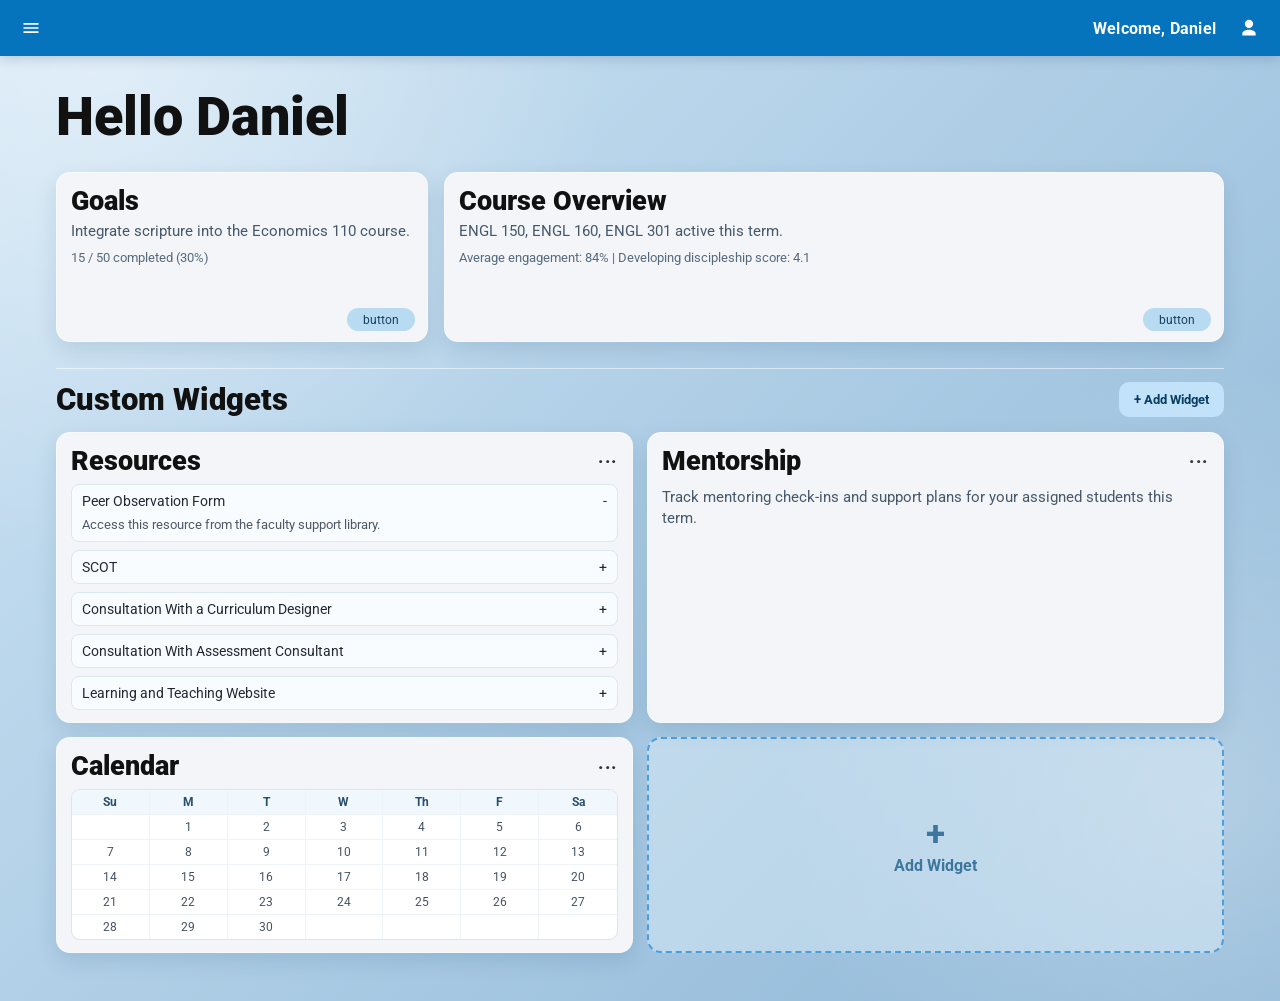
==== index.html @ e0ca9aae "first commit" ====
<!doctype html>
<html lang="en">
<head>
	<meta charset="UTF-8" />
	<meta name="viewport" content="width=device-width, initial-scale=1.0" />
	<title>Faculty Hub Prototype</title>
	<link rel="preconnect" href="https://fonts.googleapis.com" />
	<link rel="preconnect" href="https://fonts.gstatic.com" crossorigin />
	<link
		href="https://fonts.googleapis.com/css2?family=Roboto:wght@300;400;500;700;900&display=swap"
		rel="stylesheet"
	/>
	<style>
		:root {
			--header-blue: #0674bd;
			--bg-start: #cfe5f5;
			--bg-end: #8db6d6;
			--card-bg: #f3f5f8;
			--card-border: rgba(255, 255, 255, 0.4);
			--ink-900: #111111;
			--ink-700: #2f3135;
			--ink-500: #5f6670;
			--accent: #0b7bd0;
			--accent-soft: #c2e2f9;
			--danger: #ca3c3c;
			--shadow-soft: 0 8px 22px rgba(8, 60, 101, 0.12);
			--radius-lg: 14px;
			--radius-md: 10px;
			--radius-sm: 8px;
			--container: 1220px;
		}

		* {
			box-sizing: border-box;
			margin: 0;
			padding: 0;
			font-family: "Roboto", sans-serif;
		}

		body {
			min-height: 100vh;
			background: radial-gradient(circle at 8% 5%, rgba(255, 255, 255, 0.42), transparent 34%),
				radial-gradient(circle at 95% 80%, rgba(255, 255, 255, 0.28), transparent 30%),
				linear-gradient(135deg, var(--bg-start), var(--bg-end));
			color: var(--ink-900);
		}

		.topbar {
			background: var(--header-blue);
			color: #ffffff;
			height: 56px;
			display: flex;
			align-items: center;
			justify-content: space-between;
			padding: 0 16px;
			box-shadow: 0 2px 12px rgba(4, 40, 69, 0.2);
		}

		.topbar-left,
		.topbar-right {
			display: flex;
			align-items: center;
			gap: 18px;
		}

		.icon-button {
			border: 0;
			background: transparent;
			color: inherit;
			cursor: pointer;
			display: inline-flex;
			align-items: center;
			justify-content: center;
			width: 30px;
			height: 30px;
			border-radius: 50%;
			transition: background-color 0.18s ease;
		}

		.icon-button:hover {
			background-color: rgba(255, 255, 255, 0.18);
		}

		.welcome {
			font-size: 1rem;
			font-weight: 700;
			letter-spacing: 0.2px;
		}

		.shell {
			max-width: var(--container);
			margin: 0 auto;
			padding: 34px 26px 48px;
			animation: fade-slide 0.55s ease-out;
		}

		.greeting {
			font-size: clamp(2rem, 4.2vw, 3.35rem);
			line-height: 1;
			font-weight: 900;
			margin-bottom: 28px;
		}

		.fixed-row {
			display: grid;
			grid-template-columns: minmax(250px, 1fr) minmax(380px, 2.1fr);
			gap: 16px;
			margin-bottom: 26px;
		}

		.section-divider {
			border: 0;
			border-top: 1px solid rgba(255, 255, 255, 0.55);
			margin-bottom: 12px;
		}

		.custom-header {
			display: flex;
			align-items: center;
			justify-content: space-between;
			margin-bottom: 14px;
			gap: 12px;
		}

		.custom-header h2 {
			font-size: 1.95rem;
			font-weight: 900;
			color: var(--ink-900);
		}

		.add-btn {
			border: 0;
			border-radius: 10px;
			background: var(--accent-soft);
			color: #0a3f64;
			font-weight: 700;
			padding: 10px 15px;
			cursor: pointer;
			transition: transform 0.2s ease, filter 0.2s ease;
		}

		.add-btn:hover {
			transform: translateY(-1px);
			filter: brightness(0.98);
		}

		.custom-grid {
			display: grid;
			grid-template-columns: repeat(2, minmax(270px, 1fr));
			gap: 14px;
			align-items: stretch;
		}

		.card {
			position: relative;
			border-radius: var(--radius-lg);
			background: var(--card-bg);
			border: 1px solid var(--card-border);
			box-shadow: var(--shadow-soft);
			min-height: 150px;
			padding: 14px 14px 12px;
			overflow: visible;
			animation: reveal 0.26s ease;
		}

		.card.fixed {
			min-height: 170px;
		}

		.card-title {
			font-weight: 900;
			font-size: 1.6rem;
			margin-bottom: 12px;
		}

		.widget-title {
			font-weight: 900;
			font-size: 1.7rem;
			line-height: 1.05;
		}

		.menu-btn {
			position: absolute;
			top: 10px;
			right: 10px;
			border: 0;
			background: transparent;
			color: var(--ink-700);
			width: 28px;
			height: 28px;
			border-radius: 50%;
			cursor: pointer;
			font-size: 1.2rem;
			line-height: 1;
			font-weight: 700;
			letter-spacing: 0.5px;
		}

		.menu-btn:hover {
			background: rgba(11, 123, 208, 0.1);
		}

		.menu-panel {
			position: absolute;
			top: 42px;
			right: 10px;
			z-index: 7;
			width: 145px;
			border-radius: 10px;
			overflow: hidden;
			background: #ffffff;
			border: 1px solid rgba(9, 71, 117, 0.2);
			box-shadow: 0 8px 20px rgba(10, 46, 75, 0.2);
			display: none;
		}

		.menu-panel.show {
			display: block;
		}

		.menu-panel button {
			width: 100%;
			text-align: left;
			border: 0;
			background: #ffffff;
			padding: 8px 10px;
			font-size: 0.9rem;
			cursor: pointer;
			color: var(--ink-700);
		}

		.menu-panel button:hover {
			background: #edf5fb;
		}

		.menu-panel .remove {
			color: var(--danger);
		}

		.card-footer {
			position: absolute;
			right: 12px;
			bottom: 10px;
			left: 12px;
			display: flex;
			justify-content: flex-end;
			align-items: center;
			gap: 8px;
		}

		.mini-pill {
			border: 0;
			background: #b8dbf2;
			color: #104162;
			border-radius: 999px;
			font-size: 0.78rem;
			padding: 4px 16px;
			min-width: 62px;
			text-align: center;
			cursor: pointer;
		}

		.placeholder {
			border: 2px dashed rgba(11, 123, 208, 0.62);
			background: rgba(232, 244, 253, 0.4);
			box-shadow: none;
			display: flex;
			align-items: center;
			justify-content: center;
			min-height: 150px;
			cursor: pointer;
			transition: background 0.2s ease;
		}

		.placeholder:hover {
			background: rgba(220, 238, 250, 0.8);
		}

		.placeholder-inner {
			text-align: center;
			color: rgba(7, 77, 124, 0.7);
			font-weight: 700;
		}

		.placeholder-inner .plus {
			font-size: 2.2rem;
			line-height: 1;
			margin-bottom: 4px;
		}

		.resources-list {
			display: grid;
			gap: 8px;
			margin-top: 9px;
		}

		.resource-item {
			border: 1px solid #dce7ef;
			border-radius: var(--radius-sm);
			background: #f9fcfe;
			overflow: hidden;
		}

		.resource-toggle {
			width: 100%;
			border: 0;
			background: transparent;
			text-align: left;
			display: flex;
			align-items: center;
			justify-content: space-between;
			padding: 8px 10px;
			font-size: 0.89rem;
			color: #222933;
			cursor: pointer;
		}

		.resource-content {
			max-height: 0;
			overflow: hidden;
			transition: max-height 0.2s ease;
			font-size: 0.84rem;
			color: #4e5967;
			padding: 0 10px;
		}

		.resource-item.open .resource-content {
			max-height: 70px;
			padding: 0 10px 9px;
		}

		.calendar-grid {
			margin-top: 8px;
			border-radius: 9px;
			border: 1px solid #dae5ed;
			overflow: hidden;
			background: #ffffff;
		}

		.calendar-header,
		.calendar-row {
			display: grid;
			grid-template-columns: repeat(7, minmax(0, 1fr));
		}

		.calendar-header div,
		.calendar-row div {
			border-right: 1px solid #eef3f7;
			border-bottom: 1px solid #eef3f7;
			text-align: center;
			padding: 5px 0;
			font-size: 0.74rem;
			color: #445262;
			min-height: 23px;
		}

		.calendar-header div {
			background: #f0f7fd;
			font-weight: 700;
			color: #29506d;
		}

		.calendar-row div:last-child,
		.calendar-header div:last-child {
			border-right: 0;
		}

		.calendar-row:last-child div {
			border-bottom: 0;
		}

		.modal-wrap {
			position: fixed;
			inset: 0;
			display: none;
			place-items: center;
			background: rgba(6, 22, 36, 0.42);
			backdrop-filter: blur(2px);
			z-index: 50;
			padding: 16px;
		}

		.modal-wrap.show {
			display: grid;
		}

		.modal {
			width: min(940px, 100%);
			min-height: 470px;
			border-radius: 14px;
			background: #f6fafd;
			border: 1px solid rgba(17, 90, 141, 0.2);
			box-shadow: 0 18px 44px rgba(2, 30, 52, 0.28);
			display: grid;
			grid-template-columns: 200px 1fr;
			overflow: hidden;
			animation: pop-in 0.2s ease;
		}

		.modal-sidebar {
			padding: 14px;
			border-right: 1px solid #dde9f1;
			background: #edf5fb;
		}

		.modal-sidebar h3 {
			font-size: 0.84rem;
			text-transform: uppercase;
			letter-spacing: 0.06em;
			color: #336081;
			margin-bottom: 8px;
		}

		.category-list {
			display: grid;
			gap: 7px;
		}

		.category-btn {
			border: 1px solid #d2e2ee;
			background: #ffffff;
			border-radius: 9px;
			padding: 8px 10px;
			text-align: left;
			color: #274b66;
			cursor: pointer;
			font-weight: 500;
		}

		.category-btn.active {
			border-color: #7cb8df;
			background: #d8edf9;
			font-weight: 700;
		}

		.modal-main {
			padding: 14px;
			display: grid;
			grid-template-rows: auto 1fr auto;
			gap: 12px;
		}

		.modal-top {
			display: flex;
			gap: 10px;
			align-items: center;
			justify-content: space-between;
		}

		.modal-title {
			font-size: 1.2rem;
			font-weight: 800;
		}

		.search {
			flex: 1;
			max-width: 350px;
			border: 1px solid #c9dceb;
			border-radius: 10px;
			padding: 9px 11px;
			font-size: 0.93rem;
		}

		.search:focus {
			outline: 2px solid #abd3ef;
			border-color: #8dbfe1;
		}

		.widget-option-grid {
			display: grid;
			grid-template-columns: repeat(2, minmax(220px, 1fr));
			gap: 10px;
			align-content: start;
			overflow: auto;
			padding-right: 4px;
		}

		.widget-option {
			border: 1px solid #d7e5f0;
			border-radius: 10px;
			background: #ffffff;
			padding: 12px;
			cursor: pointer;
			transition: border-color 0.18s ease, transform 0.18s ease;
		}

		.widget-option:hover {
			border-color: #8dc2e4;
			transform: translateY(-1px);
		}

		.widget-option h4 {
			font-size: 1.02rem;
			margin-bottom: 6px;
			color: #102a3e;
		}

		.widget-option p {
			font-size: 0.88rem;
			color: #4a6073;
			line-height: 1.38;
		}

		.modal-actions {
			display: flex;
			justify-content: flex-end;
			gap: 10px;
		}

		.btn {
			border: 0;
			border-radius: 10px;
			padding: 9px 14px;
			cursor: pointer;
			font-weight: 700;
		}

		.btn.cancel {
			background: #e6eef5;
			color: #203f57;
		}

		.btn.primary {
			background: var(--accent);
			color: #ffffff;
		}

		.widget-option.selected {
			border-color: #4197d0;
			background: #eaf5fc;
		}

		@media (max-width: 900px) {
			.shell {
				padding: 24px 16px 42px;
			}

			.fixed-row,
			.custom-grid,
			.widget-option-grid {
				grid-template-columns: 1fr;
			}

			.custom-header h2 {
				font-size: 1.6rem;
			}

			.modal {
				grid-template-columns: 1fr;
				min-height: 540px;
			}

			.modal-sidebar {
				border-right: 0;
				border-bottom: 1px solid #dde9f1;
			}

			.category-list {
				grid-template-columns: repeat(2, minmax(100px, 1fr));
			}
		}

		@keyframes pop-in {
			from {
				opacity: 0;
				transform: translateY(8px) scale(0.98);
			}
			to {
				opacity: 1;
				transform: translateY(0) scale(1);
			}
		}

		@keyframes reveal {
			from {
				opacity: 0;
				transform: translateY(8px);
			}
			to {
				opacity: 1;
				transform: translateY(0);
			}
		}

		@keyframes fade-slide {
			from {
				opacity: 0;
				transform: translateY(6px);
			}
			to {
				opacity: 1;
				transform: translateY(0);
			}
		}
	</style>
</head>
<body>
	<header class="topbar">
		<div class="topbar-left">
			<button class="icon-button" aria-label="Open menu">
				<svg viewBox="0 0 24 24" width="20" height="20" fill="currentColor" aria-hidden="true">
					<path d="M3 6h18v2H3zm0 5h18v2H3zm0 5h18v2H3z"></path>
				</svg>
			</button>
		</div>
		<div class="topbar-right">
			<span class="welcome" id="welcomeText">Welcome, Daniel</span>
			<button class="icon-button" aria-label="Profile">
				<svg viewBox="0 0 24 24" width="20" height="20" fill="currentColor" aria-hidden="true">
					<path d="M12 12a5 5 0 1 0-5-5 5 5 0 0 0 5 5zm0 2c-4.42 0-8 2-8 4.5V21h16v-2.5C20 16 16.42 14 12 14z"></path>
				</svg>
			</button>
		</div>
	</header>

	<main class="shell">
		<h1 class="greeting" id="helloText">Hello Daniel</h1>

		<section class="fixed-row" id="fixedRow"></section>

		<hr class="section-divider" />

		<section>
			<div class="custom-header">
				<h2>Custom Widgets</h2>
				<button class="add-btn" id="openAddModalBtn">+ Add Widget</button>
			</div>
			<div class="custom-grid" id="customGrid"></div>
		</section>
	</main>

	<div class="modal-wrap" id="widgetModal" aria-hidden="true">
		<div class="modal" role="dialog" aria-modal="true" aria-label="Add widget">
			<aside class="modal-sidebar">
				<h3>Categories</h3>
				<div class="category-list" id="categoryList"></div>
			</aside>
			<section class="modal-main">
				<div class="modal-top">
					<h3 class="modal-title">Add Widget</h3>
					<input
						class="search"
						id="widgetSearch"
						type="text"
						placeholder="Search widgets"
						aria-label="Search widgets"
					/>
				</div>
				<div class="widget-option-grid" id="widgetOptionGrid"></div>
				<div class="modal-actions">
					<button class="btn cancel" id="cancelModalBtn">Cancel</button>
					<button class="btn primary" id="addSelectedWidgetBtn" disabled>Add Selected Widget</button>
				</div>
			</section>
		</div>
	</div>

	<script>
		const widgetCatalog = {
			goals: {
				id: "goals",
				type: "goals",
				title: "Goals",
				category: "Teaching",
				description: "Track integration goals and update progress quickly.",
				locked: true
			},
			courseOverview: {
				id: "course-overview",
				type: "courseOverview",
				title: "Course Overview",
				category: "Teaching",
				description: "Course summaries and performance placeholders.",
				locked: true
			},
			resources: {
				type: "resources",
				title: "Resources",
				category: "Resources",
				description: "Expandable links for forms and consultation tools."
			},
			mentorship: {
				type: "mentorship",
				title: "Mentorship",
				category: "Teaching",
				description: "Mentoring notes and follow-up reminders."
			},
			scot: {
				type: "scot",
				title: "SCOT",
				category: "Reporting",
				description: "Informational reporting widget placeholder."
			},
			calendar: {
				type: "calendar",
				title: "Calendar",
				category: "Teaching",
				description: "Month grid and upcoming classroom schedule."
			}
		};

		const state = {
			user: {
				name: "Daniel",
				role: "faculty"
			},
			widgets: [
				{
					id: "goals",
					type: "goals",
					locked: true,
					position: 0
				},
				{
					id: "course-overview",
					type: "courseOverview",
					locked: true,
					position: 1
				},
				{
					id: "resources-1",
					type: "resources",
					locked: false,
					position: 2
				},
				{
					id: "mentorship-1",
					type: "mentorship",
					locked: false,
					position: 3
				},
				{
					id: "calendar-1",
					type: "calendar",
					locked: false,
					position: 4
				}
			]
		};

		const modalState = {
			open: false,
			category: "All",
			search: "",
			selectedType: null
		};

		const fixedRow = document.getElementById("fixedRow");
		const customGrid = document.getElementById("customGrid");
		const welcomeText = document.getElementById("welcomeText");
		const helloText = document.getElementById("helloText");

		const widgetModal = document.getElementById("widgetModal");
		const widgetSearch = document.getElementById("widgetSearch");
		const categoryList = document.getElementById("categoryList");
		const widgetOptionGrid = document.getElementById("widgetOptionGrid");
		const addSelectedWidgetBtn = document.getElementById("addSelectedWidgetBtn");

		const openAddModalBtn = document.getElementById("openAddModalBtn");
		const cancelModalBtn = document.getElementById("cancelModalBtn");

		openAddModalBtn.addEventListener("click", openModal);
		cancelModalBtn.addEventListener("click", closeModal);
		addSelectedWidgetBtn.addEventListener("click", addSelectedWidget);
		widgetSearch.addEventListener("input", (event) => {
			modalState.search = event.target.value.trim().toLowerCase();
			renderModalOptions();
		});

		widgetModal.addEventListener("click", (event) => {
			if (event.target === widgetModal) {
				closeModal();
			}
		});

		document.addEventListener("click", (event) => {
			if (!event.target.closest(".widget-menu")) {
				document.querySelectorAll(".menu-panel.show").forEach((menu) => {
					menu.classList.remove("show");
				});
			}
		});

		function normalizePositions() {
			state.widgets.forEach((widget, index) => {
				widget.position = index;
			});
		}

		function getFixedWidgets() {
			return state.widgets.filter((widget) => widget.locked).sort((a, b) => a.position - b.position);
		}

		function getCustomWidgets() {
			return state.widgets.filter((widget) => !widget.locked).sort((a, b) => a.position - b.position);
		}

		function renderWidgetBody(type, isFixed) {
			if (type === "resources") {
				return `
					<div class="resources-list">
						${[
							"Peer Observation Form",
							"SCOT",
							"Consultation With a Curriculum Designer",
							"Consultation With Assessment Consultant",
							"Learning and Teaching Website"
						]
							.map(
								(item, index) => `
								<div class="resource-item ${index === 0 ? "open" : ""}">
									<button class="resource-toggle" type="button">
										<span>${item}</span>
										<span>${index === 0 ? "-" : "+"}</span>
									</button>
									<div class="resource-content">Access this resource from the faculty support library.</div>
								</div>`
							)
							.join("")}
					</div>
				`;
			}

			if (type === "calendar") {
				return `
					<div class="calendar-grid">
						<div class="calendar-header">
							<div>Su</div><div>M</div><div>T</div><div>W</div><div>Th</div><div>F</div><div>Sa</div>
						</div>
						<div class="calendar-row"><div></div><div>1</div><div>2</div><div>3</div><div>4</div><div>5</div><div>6</div></div>
						<div class="calendar-row"><div>7</div><div>8</div><div>9</div><div>10</div><div>11</div><div>12</div><div>13</div></div>
						<div class="calendar-row"><div>14</div><div>15</div><div>16</div><div>17</div><div>18</div><div>19</div><div>20</div></div>
						<div class="calendar-row"><div>21</div><div>22</div><div>23</div><div>24</div><div>25</div><div>26</div><div>27</div></div>
						<div class="calendar-row"><div>28</div><div>29</div><div>30</div><div></div><div></div><div></div><div></div></div>
					</div>
				`;
			}

			if (type === "scot") {
				return "<p style='font-size:0.92rem;color:#46586a;line-height:1.45;margin-top:12px;'>SCOT reporting data appears here for annual review preparation. This widget is informational only.</p>";
			}

			if (type === "mentorship") {
				return "<p style='font-size:0.92rem;color:#46586a;line-height:1.45;margin-top:12px;'>Track mentoring check-ins and support plans for your assigned students this term.</p>";
			}

			if (type === "goals") {
				return `
					<p style="font-size:0.92rem;color:#46586a;line-height:1.45;margin-top:6px;">Integrate scripture into the Economics 110 course.</p>
					<p style="font-size:0.81rem;color:#576a7d;margin-top:8px;">15 / 50 completed (30%)</p>
					${isFixed ? "" : "<div class='card-footer'><button class='mini-pill'>Update</button></div>"}
				`;
			}

			if (type === "courseOverview") {
				return `
					<p style="font-size:0.92rem;color:#46586a;line-height:1.45;margin-top:6px;">ENGL 150, ENGL 160, ENGL 301 active this term.</p>
					<p style="font-size:0.81rem;color:#576a7d;margin-top:8px;">Average engagement: 84% | Developing discipleship score: 4.1</p>
					${isFixed ? "" : "<div class='card-footer'><button class='mini-pill'>Details</button></div>"}
				`;
			}

			return "";
		}

		function renderFixedWidgets() {
			const fixedWidgets = getFixedWidgets();
			fixedRow.innerHTML = fixedWidgets
				.map((widget) => {
					const spec = widgetCatalog[widget.type];
					return `
						<article class="card fixed">
							<h2 class="widget-title">${spec.title}</h2>
							${renderWidgetBody(widget.type, true)}
							<div class="card-footer"><button class="mini-pill">button</button></div>
						</article>
					`;
				})
				.join("");
		}

		function renderCustomWidgets() {
			const customWidgets = getCustomWidgets();
			customGrid.innerHTML = customWidgets
				.map((widget) => {
					const spec = widgetCatalog[widget.type];
					return `
						<article class="card" data-widget-id="${widget.id}">
							<h3 class="widget-title">${spec.title}</h3>
							<div class="widget-menu">
								<button class="menu-btn" aria-label="Open widget menu">...</button>
								<div class="menu-panel">
									<button data-action="move-up">Move Up</button>
									<button data-action="move-down">Move Down</button>
									<button data-action="remove" class="remove">Remove Widget</button>
								</div>
							</div>
							${renderWidgetBody(widget.type, false)}
						</article>
					`;
				})
				.join("");

			const placeholderCard = document.createElement("article");
			placeholderCard.className = "card placeholder";
			placeholderCard.innerHTML = `
				<div class="placeholder-inner">
					<div class="plus">+</div>
					<div>Add Widget</div>
				</div>
			`;
			placeholderCard.addEventListener("click", openModal);
			customGrid.appendChild(placeholderCard);

			customGrid.querySelectorAll(".menu-btn").forEach((button) => {
				button.addEventListener("click", (event) => {
					const panel = event.target.nextElementSibling;
					document.querySelectorAll(".menu-panel.show").forEach((menu) => {
						if (menu !== panel) {
							menu.classList.remove("show");
						}
					});
					panel.classList.toggle("show");
				});
			});

			customGrid.querySelectorAll(".menu-panel button").forEach((button) => {
				button.addEventListener("click", (event) => {
					const card = event.target.closest(".card");
					const widgetId = card.dataset.widgetId;
					const action = event.target.dataset.action;
					performWidgetAction(widgetId, action);
				});
			});

			customGrid.querySelectorAll(".resource-toggle").forEach((toggle) => {
				toggle.addEventListener("click", (event) => {
					const item = event.currentTarget.closest(".resource-item");
					const isOpen = item.classList.toggle("open");
					event.currentTarget.lastElementChild.textContent = isOpen ? "-" : "+";
				});
			});
		}

		function performWidgetAction(widgetId, action) {
			const target = state.widgets.find((widget) => widget.id === widgetId);
			if (!target || target.locked) {
				return;
			}

			const customWidgets = getCustomWidgets();
			const index = customWidgets.findIndex((widget) => widget.id === widgetId);

			if (action === "remove") {
				state.widgets = state.widgets.filter((widget) => widget.id !== widgetId);
			}

			if (action === "move-up" && index > 0) {
				const previous = customWidgets[index - 1];
				const prevPos = target.position;
				target.position = previous.position;
				previous.position = prevPos;
			}

			if (action === "move-down" && index < customWidgets.length - 1) {
				const next = customWidgets[index + 1];
				const nextPos = target.position;
				target.position = next.position;
				next.position = nextPos;
			}

			normalizePositions();
			render();
		}

		function availableWidgetTypes() {
			return ["resources", "mentorship", "scot", "calendar"];
		}

		function categories() {
			return ["All", "Teaching", "Resources", "Reporting"];
		}

		function renderCategories() {
			categoryList.innerHTML = categories()
				.map(
					(cat) =>
						`<button class="category-btn ${modalState.category === cat ? "active" : ""}" data-category="${cat}">${cat}</button>`
				)
				.join("");

			categoryList.querySelectorAll(".category-btn").forEach((button) => {
				button.addEventListener("click", () => {
					modalState.category = button.dataset.category;
					renderCategories();
					renderModalOptions();
				});
			});
		}

		function renderModalOptions() {
			const filtered = availableWidgetTypes().filter((type) => {
				const spec = widgetCatalog[type];
				const matchesCategory = modalState.category === "All" || spec.category === modalState.category;
				const text = `${spec.title} ${spec.description}`.toLowerCase();
				const matchesSearch = !modalState.search || text.includes(modalState.search);
				return matchesCategory && matchesSearch;
			});

			widgetOptionGrid.innerHTML = filtered
				.map((type) => {
					const spec = widgetCatalog[type];
					const selectedClass = modalState.selectedType === type ? "selected" : "";
					return `
						<article class="widget-option ${selectedClass}" data-widget-type="${type}">
							<h4>${spec.title}</h4>
							<p>${spec.description}</p>
						</article>
					`;
				})
				.join("");

			widgetOptionGrid.querySelectorAll(".widget-option").forEach((card) => {
				card.addEventListener("click", () => {
					modalState.selectedType = card.dataset.widgetType;
					addSelectedWidgetBtn.disabled = false;
					renderModalOptions();
				});
			});

			if (!filtered.includes(modalState.selectedType)) {
				modalState.selectedType = null;
				addSelectedWidgetBtn.disabled = true;
			}
		}

		function openModal() {
			modalState.open = true;
			modalState.search = "";
			modalState.category = "All";
			modalState.selectedType = null;
			widgetSearch.value = "";
			addSelectedWidgetBtn.disabled = true;
			widgetModal.classList.add("show");
			widgetModal.setAttribute("aria-hidden", "false");
			renderCategories();
			renderModalOptions();
		}

		function closeModal() {
			modalState.open = false;
			widgetModal.classList.remove("show");
			widgetModal.setAttribute("aria-hidden", "true");
		}

		function createWidgetId(type) {
			const count = state.widgets.filter((widget) => widget.type === type).length;
			return `${type}-${count + 1}`;
		}

		function addSelectedWidget() {
			if (!modalState.selectedType) {
				return;
			}

			const newWidget = {
				id: createWidgetId(modalState.selectedType),
				type: modalState.selectedType,
				locked: false,
				position: state.widgets.length
			};

			state.widgets.push(newWidget);
			normalizePositions();
			closeModal();
			render();
		}

		function renderHeader() {
			welcomeText.textContent = `Welcome, ${state.user.name}`;
			helloText.textContent = `Hello ${state.user.name}`;
		}

		function render() {
			renderHeader();
			renderFixedWidgets();
			renderCustomWidgets();
		}

		render();
	</script>
</body>
</html>
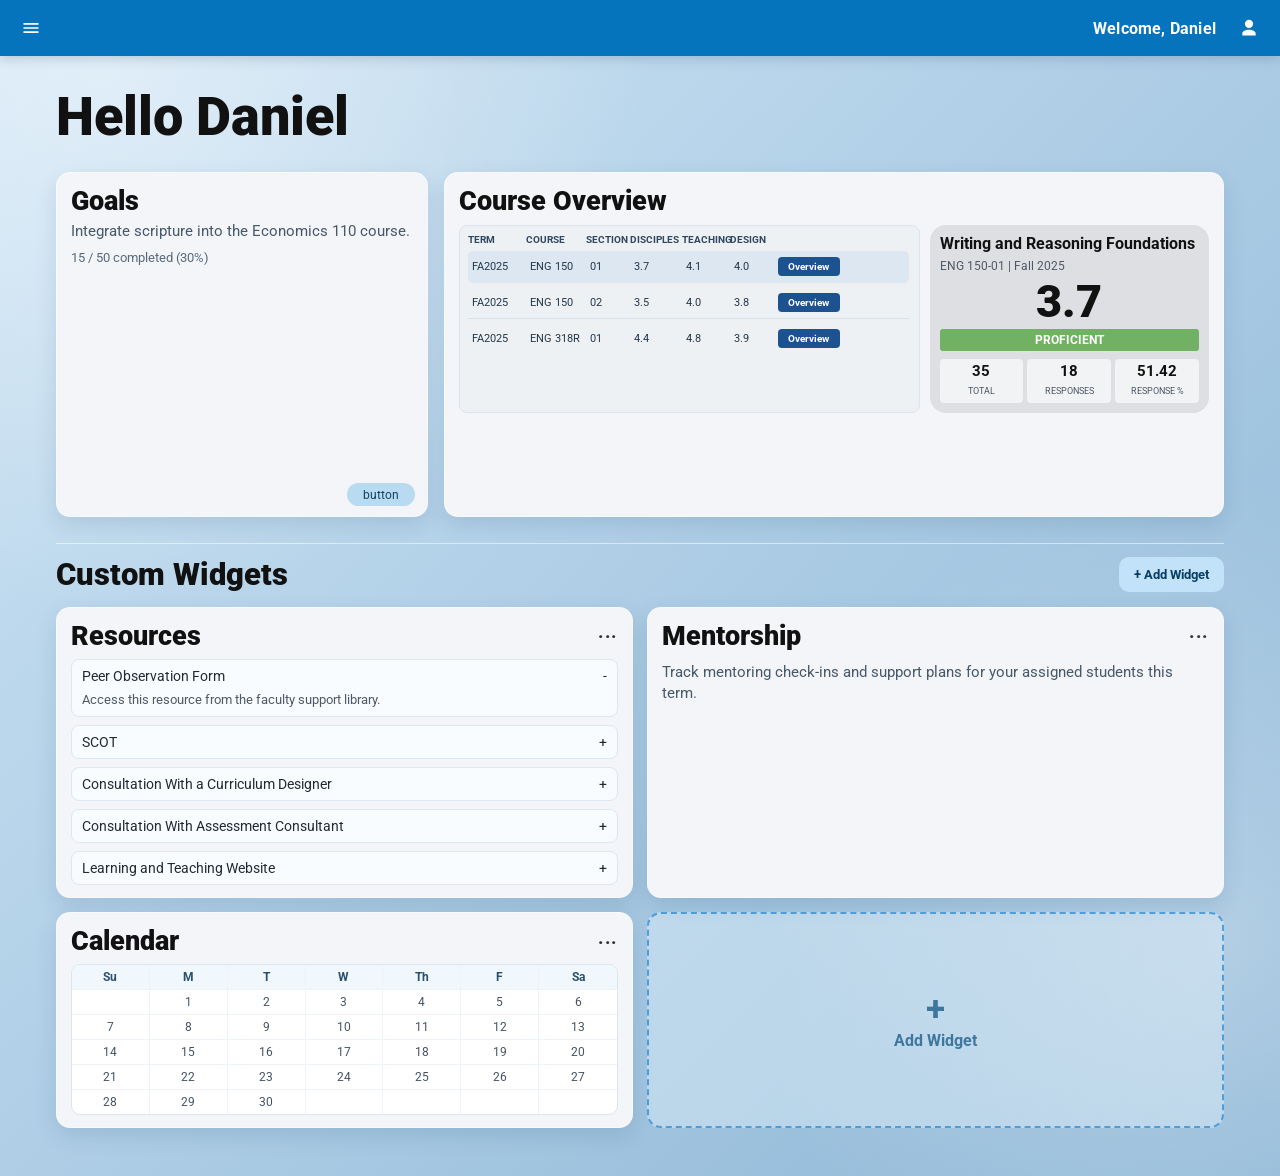
==== commit 807c7527: "added EoC pages and moved images into folder" ====
--- a/index.html
+++ b/index.html
@@ -10,589 +10,7 @@
 		href="https://fonts.googleapis.com/css2?family=Roboto:wght@300;400;500;700;900&display=swap"
 		rel="stylesheet"
 	/>
-	<style>
-		:root {
-			--header-blue: #0674bd;
-			--bg-start: #cfe5f5;
-			--bg-end: #8db6d6;
-			--card-bg: #f3f5f8;
-			--card-border: rgba(255, 255, 255, 0.4);
-			--ink-900: #111111;
-			--ink-700: #2f3135;
-			--ink-500: #5f6670;
-			--accent: #0b7bd0;
-			--accent-soft: #c2e2f9;
-			--danger: #ca3c3c;
-			--shadow-soft: 0 8px 22px rgba(8, 60, 101, 0.12);
-			--radius-lg: 14px;
-			--radius-md: 10px;
-			--radius-sm: 8px;
-			--container: 1220px;
-		}
-
-		* {
-			box-sizing: border-box;
-			margin: 0;
-			padding: 0;
-			font-family: "Roboto", sans-serif;
-		}
-
-		body {
-			min-height: 100vh;
-			background: radial-gradient(circle at 8% 5%, rgba(255, 255, 255, 0.42), transparent 34%),
-				radial-gradient(circle at 95% 80%, rgba(255, 255, 255, 0.28), transparent 30%),
-				linear-gradient(135deg, var(--bg-start), var(--bg-end));
-			color: var(--ink-900);
-		}
-
-		.topbar {
-			background: var(--header-blue);
-			color: #ffffff;
-			height: 56px;
-			display: flex;
-			align-items: center;
-			justify-content: space-between;
-			padding: 0 16px;
-			box-shadow: 0 2px 12px rgba(4, 40, 69, 0.2);
-		}
-
-		.topbar-left,
-		.topbar-right {
-			display: flex;
-			align-items: center;
-			gap: 18px;
-		}
-
-		.icon-button {
-			border: 0;
-			background: transparent;
-			color: inherit;
-			cursor: pointer;
-			display: inline-flex;
-			align-items: center;
-			justify-content: center;
-			width: 30px;
-			height: 30px;
-			border-radius: 50%;
-			transition: background-color 0.18s ease;
-		}
-
-		.icon-button:hover {
-			background-color: rgba(255, 255, 255, 0.18);
-		}
-
-		.welcome {
-			font-size: 1rem;
-			font-weight: 700;
-			letter-spacing: 0.2px;
-		}
-
-		.shell {
-			max-width: var(--container);
-			margin: 0 auto;
-			padding: 34px 26px 48px;
-			animation: fade-slide 0.55s ease-out;
-		}
-
-		.greeting {
-			font-size: clamp(2rem, 4.2vw, 3.35rem);
-			line-height: 1;
-			font-weight: 900;
-			margin-bottom: 28px;
-		}
-
-		.fixed-row {
-			display: grid;
-			grid-template-columns: minmax(250px, 1fr) minmax(380px, 2.1fr);
-			gap: 16px;
-			margin-bottom: 26px;
-		}
-
-		.section-divider {
-			border: 0;
-			border-top: 1px solid rgba(255, 255, 255, 0.55);
-			margin-bottom: 12px;
-		}
-
-		.custom-header {
-			display: flex;
-			align-items: center;
-			justify-content: space-between;
-			margin-bottom: 14px;
-			gap: 12px;
-		}
-
-		.custom-header h2 {
-			font-size: 1.95rem;
-			font-weight: 900;
-			color: var(--ink-900);
-		}
-
-		.add-btn {
-			border: 0;
-			border-radius: 10px;
-			background: var(--accent-soft);
-			color: #0a3f64;
-			font-weight: 700;
-			padding: 10px 15px;
-			cursor: pointer;
-			transition: transform 0.2s ease, filter 0.2s ease;
-		}
-
-		.add-btn:hover {
-			transform: translateY(-1px);
-			filter: brightness(0.98);
-		}
-
-		.custom-grid {
-			display: grid;
-			grid-template-columns: repeat(2, minmax(270px, 1fr));
-			gap: 14px;
-			align-items: stretch;
-		}
-
-		.card {
-			position: relative;
-			border-radius: var(--radius-lg);
-			background: var(--card-bg);
-			border: 1px solid var(--card-border);
-			box-shadow: var(--shadow-soft);
-			min-height: 150px;
-			padding: 14px 14px 12px;
-			overflow: visible;
-			animation: reveal 0.26s ease;
-		}
-
-		.card.fixed {
-			min-height: 170px;
-		}
-
-		.card-title {
-			font-weight: 900;
-			font-size: 1.6rem;
-			margin-bottom: 12px;
-		}
-
-		.widget-title {
-			font-weight: 900;
-			font-size: 1.7rem;
-			line-height: 1.05;
-		}
-
-		.menu-btn {
-			position: absolute;
-			top: 10px;
-			right: 10px;
-			border: 0;
-			background: transparent;
-			color: var(--ink-700);
-			width: 28px;
-			height: 28px;
-			border-radius: 50%;
-			cursor: pointer;
-			font-size: 1.2rem;
-			line-height: 1;
-			font-weight: 700;
-			letter-spacing: 0.5px;
-		}
-
-		.menu-btn:hover {
-			background: rgba(11, 123, 208, 0.1);
-		}
-
-		.menu-panel {
-			position: absolute;
-			top: 42px;
-			right: 10px;
-			z-index: 7;
-			width: 145px;
-			border-radius: 10px;
-			overflow: hidden;
-			background: #ffffff;
-			border: 1px solid rgba(9, 71, 117, 0.2);
-			box-shadow: 0 8px 20px rgba(10, 46, 75, 0.2);
-			display: none;
-		}
-
-		.menu-panel.show {
-			display: block;
-		}
-
-		.menu-panel button {
-			width: 100%;
-			text-align: left;
-			border: 0;
-			background: #ffffff;
-			padding: 8px 10px;
-			font-size: 0.9rem;
-			cursor: pointer;
-			color: var(--ink-700);
-		}
-
-		.menu-panel button:hover {
-			background: #edf5fb;
-		}
-
-		.menu-panel .remove {
-			color: var(--danger);
-		}
-
-		.card-footer {
-			position: absolute;
-			right: 12px;
-			bottom: 10px;
-			left: 12px;
-			display: flex;
-			justify-content: flex-end;
-			align-items: center;
-			gap: 8px;
-		}
-
-		.mini-pill {
-			border: 0;
-			background: #b8dbf2;
-			color: #104162;
-			border-radius: 999px;
-			font-size: 0.78rem;
-			padding: 4px 16px;
-			min-width: 62px;
-			text-align: center;
-			cursor: pointer;
-		}
-
-		.placeholder {
-			border: 2px dashed rgba(11, 123, 208, 0.62);
-			background: rgba(232, 244, 253, 0.4);
-			box-shadow: none;
-			display: flex;
-			align-items: center;
-			justify-content: center;
-			min-height: 150px;
-			cursor: pointer;
-			transition: background 0.2s ease;
-		}
-
-		.placeholder:hover {
-			background: rgba(220, 238, 250, 0.8);
-		}
-
-		.placeholder-inner {
-			text-align: center;
-			color: rgba(7, 77, 124, 0.7);
-			font-weight: 700;
-		}
-
-		.placeholder-inner .plus {
-			font-size: 2.2rem;
-			line-height: 1;
-			margin-bottom: 4px;
-		}
-
-		.resources-list {
-			display: grid;
-			gap: 8px;
-			margin-top: 9px;
-		}
-
-		.resource-item {
-			border: 1px solid #dce7ef;
-			border-radius: var(--radius-sm);
-			background: #f9fcfe;
-			overflow: hidden;
-		}
-
-		.resource-toggle {
-			width: 100%;
-			border: 0;
-			background: transparent;
-			text-align: left;
-			display: flex;
-			align-items: center;
-			justify-content: space-between;
-			padding: 8px 10px;
-			font-size: 0.89rem;
-			color: #222933;
-			cursor: pointer;
-		}
-
-		.resource-content {
-			max-height: 0;
-			overflow: hidden;
-			transition: max-height 0.2s ease;
-			font-size: 0.84rem;
-			color: #4e5967;
-			padding: 0 10px;
-		}
-
-		.resource-item.open .resource-content {
-			max-height: 70px;
-			padding: 0 10px 9px;
-		}
-
-		.calendar-grid {
-			margin-top: 8px;
-			border-radius: 9px;
-			border: 1px solid #dae5ed;
-			overflow: hidden;
-			background: #ffffff;
-		}
-
-		.calendar-header,
-		.calendar-row {
-			display: grid;
-			grid-template-columns: repeat(7, minmax(0, 1fr));
-		}
-
-		.calendar-header div,
-		.calendar-row div {
-			border-right: 1px solid #eef3f7;
-			border-bottom: 1px solid #eef3f7;
-			text-align: center;
-			padding: 5px 0;
-			font-size: 0.74rem;
-			color: #445262;
-			min-height: 23px;
-		}
-
-		.calendar-header div {
-			background: #f0f7fd;
-			font-weight: 700;
-			color: #29506d;
-		}
-
-		.calendar-row div:last-child,
-		.calendar-header div:last-child {
-			border-right: 0;
-		}
-
-		.calendar-row:last-child div {
-			border-bottom: 0;
-		}
-
-		.modal-wrap {
-			position: fixed;
-			inset: 0;
-			display: none;
-			place-items: center;
-			background: rgba(6, 22, 36, 0.42);
-			backdrop-filter: blur(2px);
-			z-index: 50;
-			padding: 16px;
-		}
-
-		.modal-wrap.show {
-			display: grid;
-		}
-
-		.modal {
-			width: min(940px, 100%);
-			min-height: 470px;
-			border-radius: 14px;
-			background: #f6fafd;
-			border: 1px solid rgba(17, 90, 141, 0.2);
-			box-shadow: 0 18px 44px rgba(2, 30, 52, 0.28);
-			display: grid;
-			grid-template-columns: 200px 1fr;
-			overflow: hidden;
-			animation: pop-in 0.2s ease;
-		}
-
-		.modal-sidebar {
-			padding: 14px;
-			border-right: 1px solid #dde9f1;
-			background: #edf5fb;
-		}
-
-		.modal-sidebar h3 {
-			font-size: 0.84rem;
-			text-transform: uppercase;
-			letter-spacing: 0.06em;
-			color: #336081;
-			margin-bottom: 8px;
-		}
-
-		.category-list {
-			display: grid;
-			gap: 7px;
-		}
-
-		.category-btn {
-			border: 1px solid #d2e2ee;
-			background: #ffffff;
-			border-radius: 9px;
-			padding: 8px 10px;
-			text-align: left;
-			color: #274b66;
-			cursor: pointer;
-			font-weight: 500;
-		}
-
-		.category-btn.active {
-			border-color: #7cb8df;
-			background: #d8edf9;
-			font-weight: 700;
-		}
-
-		.modal-main {
-			padding: 14px;
-			display: grid;
-			grid-template-rows: auto 1fr auto;
-			gap: 12px;
-		}
-
-		.modal-top {
-			display: flex;
-			gap: 10px;
-			align-items: center;
-			justify-content: space-between;
-		}
-
-		.modal-title {
-			font-size: 1.2rem;
-			font-weight: 800;
-		}
-
-		.search {
-			flex: 1;
-			max-width: 350px;
-			border: 1px solid #c9dceb;
-			border-radius: 10px;
-			padding: 9px 11px;
-			font-size: 0.93rem;
-		}
-
-		.search:focus {
-			outline: 2px solid #abd3ef;
-			border-color: #8dbfe1;
-		}
-
-		.widget-option-grid {
-			display: grid;
-			grid-template-columns: repeat(2, minmax(220px, 1fr));
-			gap: 10px;
-			align-content: start;
-			overflow: auto;
-			padding-right: 4px;
-		}
-
-		.widget-option {
-			border: 1px solid #d7e5f0;
-			border-radius: 10px;
-			background: #ffffff;
-			padding: 12px;
-			cursor: pointer;
-			transition: border-color 0.18s ease, transform 0.18s ease;
-		}
-
-		.widget-option:hover {
-			border-color: #8dc2e4;
-			transform: translateY(-1px);
-		}
-
-		.widget-option h4 {
-			font-size: 1.02rem;
-			margin-bottom: 6px;
-			color: #102a3e;
-		}
-
-		.widget-option p {
-			font-size: 0.88rem;
-			color: #4a6073;
-			line-height: 1.38;
-		}
-
-		.modal-actions {
-			display: flex;
-			justify-content: flex-end;
-			gap: 10px;
-		}
-
-		.btn {
-			border: 0;
-			border-radius: 10px;
-			padding: 9px 14px;
-			cursor: pointer;
-			font-weight: 700;
-		}
-
-		.btn.cancel {
-			background: #e6eef5;
-			color: #203f57;
-		}
-
-		.btn.primary {
-			background: var(--accent);
-			color: #ffffff;
-		}
-
-		.widget-option.selected {
-			border-color: #4197d0;
-			background: #eaf5fc;
-		}
-
-		@media (max-width: 900px) {
-			.shell {
-				padding: 24px 16px 42px;
-			}
-
-			.fixed-row,
-			.custom-grid,
-			.widget-option-grid {
-				grid-template-columns: 1fr;
-			}
-
-			.custom-header h2 {
-				font-size: 1.6rem;
-			}
-
-			.modal {
-				grid-template-columns: 1fr;
-				min-height: 540px;
-			}
-
-			.modal-sidebar {
-				border-right: 0;
-				border-bottom: 1px solid #dde9f1;
-			}
-
-			.category-list {
-				grid-template-columns: repeat(2, minmax(100px, 1fr));
-			}
-		}
-
-		@keyframes pop-in {
-			from {
-				opacity: 0;
-				transform: translateY(8px) scale(0.98);
-			}
-			to {
-				opacity: 1;
-				transform: translateY(0) scale(1);
-			}
-		}
-
-		@keyframes reveal {
-			from {
-				opacity: 0;
-				transform: translateY(8px);
-			}
-			to {
-				opacity: 1;
-				transform: translateY(0);
-			}
-		}
-
-		@keyframes fade-slide {
-			from {
-				opacity: 0;
-				transform: translateY(6px);
-			}
-			to {
-				opacity: 1;
-				transform: translateY(0);
-			}
-		}
-	</style>
+	<link rel="stylesheet" href="style.css" />
 </head>
 <body>
 	<header class="topbar">
@@ -655,439 +73,6 @@
 		</div>
 	</div>
 
-	<script>
-		const widgetCatalog = {
-			goals: {
-				id: "goals",
-				type: "goals",
-				title: "Goals",
-				category: "Teaching",
-				description: "Track integration goals and update progress quickly.",
-				locked: true
-			},
-			courseOverview: {
-				id: "course-overview",
-				type: "courseOverview",
-				title: "Course Overview",
-				category: "Teaching",
-				description: "Course summaries and performance placeholders.",
-				locked: true
-			},
-			resources: {
-				type: "resources",
-				title: "Resources",
-				category: "Resources",
-				description: "Expandable links for forms and consultation tools."
-			},
-			mentorship: {
-				type: "mentorship",
-				title: "Mentorship",
-				category: "Teaching",
-				description: "Mentoring notes and follow-up reminders."
-			},
-			scot: {
-				type: "scot",
-				title: "SCOT",
-				category: "Reporting",
-				description: "Informational reporting widget placeholder."
-			},
-			calendar: {
-				type: "calendar",
-				title: "Calendar",
-				category: "Teaching",
-				description: "Month grid and upcoming classroom schedule."
-			}
-		};
-
-		const state = {
-			user: {
-				name: "Daniel",
-				role: "faculty"
-			},
-			widgets: [
-				{
-					id: "goals",
-					type: "goals",
-					locked: true,
-					position: 0
-				},
-				{
-					id: "course-overview",
-					type: "courseOverview",
-					locked: true,
-					position: 1
-				},
-				{
-					id: "resources-1",
-					type: "resources",
-					locked: false,
-					position: 2
-				},
-				{
-					id: "mentorship-1",
-					type: "mentorship",
-					locked: false,
-					position: 3
-				},
-				{
-					id: "calendar-1",
-					type: "calendar",
-					locked: false,
-					position: 4
-				}
-			]
-		};
-
-		const modalState = {
-			open: false,
-			category: "All",
-			search: "",
-			selectedType: null
-		};
-
-		const fixedRow = document.getElementById("fixedRow");
-		const customGrid = document.getElementById("customGrid");
-		const welcomeText = document.getElementById("welcomeText");
-		const helloText = document.getElementById("helloText");
-
-		const widgetModal = document.getElementById("widgetModal");
-		const widgetSearch = document.getElementById("widgetSearch");
-		const categoryList = document.getElementById("categoryList");
-		const widgetOptionGrid = document.getElementById("widgetOptionGrid");
-		const addSelectedWidgetBtn = document.getElementById("addSelectedWidgetBtn");
-
-		const openAddModalBtn = document.getElementById("openAddModalBtn");
-		const cancelModalBtn = document.getElementById("cancelModalBtn");
-
-		openAddModalBtn.addEventListener("click", openModal);
-		cancelModalBtn.addEventListener("click", closeModal);
-		addSelectedWidgetBtn.addEventListener("click", addSelectedWidget);
-		widgetSearch.addEventListener("input", (event) => {
-			modalState.search = event.target.value.trim().toLowerCase();
-			renderModalOptions();
-		});
-
-		widgetModal.addEventListener("click", (event) => {
-			if (event.target === widgetModal) {
-				closeModal();
-			}
-		});
-
-		document.addEventListener("click", (event) => {
-			if (!event.target.closest(".widget-menu")) {
-				document.querySelectorAll(".menu-panel.show").forEach((menu) => {
-					menu.classList.remove("show");
-				});
-			}
-		});
-
-		function normalizePositions() {
-			state.widgets.forEach((widget, index) => {
-				widget.position = index;
-			});
-		}
-
-		function getFixedWidgets() {
-			return state.widgets.filter((widget) => widget.locked).sort((a, b) => a.position - b.position);
-		}
-
-		function getCustomWidgets() {
-			return state.widgets.filter((widget) => !widget.locked).sort((a, b) => a.position - b.position);
-		}
-
-		function renderWidgetBody(type, isFixed) {
-			if (type === "resources") {
-				return `
-					<div class="resources-list">
-						${[
-							"Peer Observation Form",
-							"SCOT",
-							"Consultation With a Curriculum Designer",
-							"Consultation With Assessment Consultant",
-							"Learning and Teaching Website"
-						]
-							.map(
-								(item, index) => `
-								<div class="resource-item ${index === 0 ? "open" : ""}">
-									<button class="resource-toggle" type="button">
-										<span>${item}</span>
-										<span>${index === 0 ? "-" : "+"}</span>
-									</button>
-									<div class="resource-content">Access this resource from the faculty support library.</div>
-								</div>`
-							)
-							.join("")}
-					</div>
-				`;
-			}
-
-			if (type === "calendar") {
-				return `
-					<div class="calendar-grid">
-						<div class="calendar-header">
-							<div>Su</div><div>M</div><div>T</div><div>W</div><div>Th</div><div>F</div><div>Sa</div>
-						</div>
-						<div class="calendar-row"><div></div><div>1</div><div>2</div><div>3</div><div>4</div><div>5</div><div>6</div></div>
-						<div class="calendar-row"><div>7</div><div>8</div><div>9</div><div>10</div><div>11</div><div>12</div><div>13</div></div>
-						<div class="calendar-row"><div>14</div><div>15</div><div>16</div><div>17</div><div>18</div><div>19</div><div>20</div></div>
-						<div class="calendar-row"><div>21</div><div>22</div><div>23</div><div>24</div><div>25</div><div>26</div><div>27</div></div>
-						<div class="calendar-row"><div>28</div><div>29</div><div>30</div><div></div><div></div><div></div><div></div></div>
-					</div>
-				`;
-			}
-
-			if (type === "scot") {
-				return "<p style='font-size:0.92rem;color:#46586a;line-height:1.45;margin-top:12px;'>SCOT reporting data appears here for annual review preparation. This widget is informational only.</p>";
-			}
-
-			if (type === "mentorship") {
-				return "<p style='font-size:0.92rem;color:#46586a;line-height:1.45;margin-top:12px;'>Track mentoring check-ins and support plans for your assigned students this term.</p>";
-			}
-
-			if (type === "goals") {
-				return `
-					<p style="font-size:0.92rem;color:#46586a;line-height:1.45;margin-top:6px;">Integrate scripture into the Economics 110 course.</p>
-					<p style="font-size:0.81rem;color:#576a7d;margin-top:8px;">15 / 50 completed (30%)</p>
-					${isFixed ? "" : "<div class='card-footer'><button class='mini-pill'>Update</button></div>"}
-				`;
-			}
-
-			if (type === "courseOverview") {
-				return `
-					<p style="font-size:0.92rem;color:#46586a;line-height:1.45;margin-top:6px;">ENGL 150, ENGL 160, ENGL 301 active this term.</p>
-					<p style="font-size:0.81rem;color:#576a7d;margin-top:8px;">Average engagement: 84% | Developing discipleship score: 4.1</p>
-					${isFixed ? "" : "<div class='card-footer'><button class='mini-pill'>Details</button></div>"}
-				`;
-			}
-
-			return "";
-		}
-
-		function renderFixedWidgets() {
-			const fixedWidgets = getFixedWidgets();
-			fixedRow.innerHTML = fixedWidgets
-				.map((widget) => {
-					const spec = widgetCatalog[widget.type];
-					return `
-						<article class="card fixed">
-							<h2 class="widget-title">${spec.title}</h2>
-							${renderWidgetBody(widget.type, true)}
-							<div class="card-footer"><button class="mini-pill">button</button></div>
-						</article>
-					`;
-				})
-				.join("");
-		}
-
-		function renderCustomWidgets() {
-			const customWidgets = getCustomWidgets();
-			customGrid.innerHTML = customWidgets
-				.map((widget) => {
-					const spec = widgetCatalog[widget.type];
-					return `
-						<article class="card" data-widget-id="${widget.id}">
-							<h3 class="widget-title">${spec.title}</h3>
-							<div class="widget-menu">
-								<button class="menu-btn" aria-label="Open widget menu">...</button>
-								<div class="menu-panel">
-									<button data-action="move-up">Move Up</button>
-									<button data-action="move-down">Move Down</button>
-									<button data-action="remove" class="remove">Remove Widget</button>
-								</div>
-							</div>
-							${renderWidgetBody(widget.type, false)}
-						</article>
-					`;
-				})
-				.join("");
-
-			const placeholderCard = document.createElement("article");
-			placeholderCard.className = "card placeholder";
-			placeholderCard.innerHTML = `
-				<div class="placeholder-inner">
-					<div class="plus">+</div>
-					<div>Add Widget</div>
-				</div>
-			`;
-			placeholderCard.addEventListener("click", openModal);
-			customGrid.appendChild(placeholderCard);
-
-			customGrid.querySelectorAll(".menu-btn").forEach((button) => {
-				button.addEventListener("click", (event) => {
-					const panel = event.target.nextElementSibling;
-					document.querySelectorAll(".menu-panel.show").forEach((menu) => {
-						if (menu !== panel) {
-							menu.classList.remove("show");
-						}
-					});
-					panel.classList.toggle("show");
-				});
-			});
-
-			customGrid.querySelectorAll(".menu-panel button").forEach((button) => {
-				button.addEventListener("click", (event) => {
-					const card = event.target.closest(".card");
-					const widgetId = card.dataset.widgetId;
-					const action = event.target.dataset.action;
-					performWidgetAction(widgetId, action);
-				});
-			});
-
-			customGrid.querySelectorAll(".resource-toggle").forEach((toggle) => {
-				toggle.addEventListener("click", (event) => {
-					const item = event.currentTarget.closest(".resource-item");
-					const isOpen = item.classList.toggle("open");
-					event.currentTarget.lastElementChild.textContent = isOpen ? "-" : "+";
-				});
-			});
-		}
-
-		function performWidgetAction(widgetId, action) {
-			const target = state.widgets.find((widget) => widget.id === widgetId);
-			if (!target || target.locked) {
-				return;
-			}
-
-			const customWidgets = getCustomWidgets();
-			const index = customWidgets.findIndex((widget) => widget.id === widgetId);
-
-			if (action === "remove") {
-				state.widgets = state.widgets.filter((widget) => widget.id !== widgetId);
-			}
-
-			if (action === "move-up" && index > 0) {
-				const previous = customWidgets[index - 1];
-				const prevPos = target.position;
-				target.position = previous.position;
-				previous.position = prevPos;
-			}
-
-			if (action === "move-down" && index < customWidgets.length - 1) {
-				const next = customWidgets[index + 1];
-				const nextPos = target.position;
-				target.position = next.position;
-				next.position = nextPos;
-			}
-
-			normalizePositions();
-			render();
-		}
-
-		function availableWidgetTypes() {
-			return ["resources", "mentorship", "scot", "calendar"];
-		}
-
-		function categories() {
-			return ["All", "Teaching", "Resources", "Reporting"];
-		}
-
-		function renderCategories() {
-			categoryList.innerHTML = categories()
-				.map(
-					(cat) =>
-						`<button class="category-btn ${modalState.category === cat ? "active" : ""}" data-category="${cat}">${cat}</button>`
-				)
-				.join("");
-
-			categoryList.querySelectorAll(".category-btn").forEach((button) => {
-				button.addEventListener("click", () => {
-					modalState.category = button.dataset.category;
-					renderCategories();
-					renderModalOptions();
-				});
-			});
-		}
-
-		function renderModalOptions() {
-			const filtered = availableWidgetTypes().filter((type) => {
-				const spec = widgetCatalog[type];
-				const matchesCategory = modalState.category === "All" || spec.category === modalState.category;
-				const text = `${spec.title} ${spec.description}`.toLowerCase();
-				const matchesSearch = !modalState.search || text.includes(modalState.search);
-				return matchesCategory && matchesSearch;
-			});
-
-			widgetOptionGrid.innerHTML = filtered
-				.map((type) => {
-					const spec = widgetCatalog[type];
-					const selectedClass = modalState.selectedType === type ? "selected" : "";
-					return `
-						<article class="widget-option ${selectedClass}" data-widget-type="${type}">
-							<h4>${spec.title}</h4>
-							<p>${spec.description}</p>
-						</article>
-					`;
-				})
-				.join("");
-
-			widgetOptionGrid.querySelectorAll(".widget-option").forEach((card) => {
-				card.addEventListener("click", () => {
-					modalState.selectedType = card.dataset.widgetType;
-					addSelectedWidgetBtn.disabled = false;
-					renderModalOptions();
-				});
-			});
-
-			if (!filtered.includes(modalState.selectedType)) {
-				modalState.selectedType = null;
-				addSelectedWidgetBtn.disabled = true;
-			}
-		}
-
-		function openModal() {
-			modalState.open = true;
-			modalState.search = "";
-			modalState.category = "All";
-			modalState.selectedType = null;
-			widgetSearch.value = "";
-			addSelectedWidgetBtn.disabled = true;
-			widgetModal.classList.add("show");
-			widgetModal.setAttribute("aria-hidden", "false");
-			renderCategories();
-			renderModalOptions();
-		}
-
-		function closeModal() {
-			modalState.open = false;
-			widgetModal.classList.remove("show");
-			widgetModal.setAttribute("aria-hidden", "true");
-		}
-
-		function createWidgetId(type) {
-			const count = state.widgets.filter((widget) => widget.type === type).length;
-			return `${type}-${count + 1}`;
-		}
-
-		function addSelectedWidget() {
-			if (!modalState.selectedType) {
-				return;
-			}
-
-			const newWidget = {
-				id: createWidgetId(modalState.selectedType),
-				type: modalState.selectedType,
-				locked: false,
-				position: state.widgets.length
-			};
-
-			state.widgets.push(newWidget);
-			normalizePositions();
-			closeModal();
-			render();
-		}
-
-		function renderHeader() {
-			welcomeText.textContent = `Welcome, ${state.user.name}`;
-			helloText.textContent = `Hello ${state.user.name}`;
-		}
-
-		function render() {
-			renderHeader();
-			renderFixedWidgets();
-			renderCustomWidgets();
-		}
-
-		render();
-	</script>
+	<script src="app.js"></script>
 </body>
 </html>
--- a/style.css
+++ b/style.css
@@ -0,0 +1,757 @@
+:root {
+	--header-blue: #0674bd;
+	--bg-start: #cfe5f5;
+	--bg-end: #8db6d6;
+	--card-bg: #f3f5f8;
+	--card-border: rgba(255, 255, 255, 0.4);
+	--ink-900: #111111;
+	--ink-700: #2f3135;
+	--ink-500: #5f6670;
+	--accent: #0b7bd0;
+	--accent-soft: #c2e2f9;
+	--danger: #ca3c3c;
+	--shadow-soft: 0 8px 22px rgba(8, 60, 101, 0.12);
+	--radius-lg: 14px;
+	--radius-md: 10px;
+	--radius-sm: 8px;
+	--container: 1220px;
+}
+
+* {
+	box-sizing: border-box;
+	margin: 0;
+	padding: 0;
+	font-family: "Roboto", sans-serif;
+}
+
+body {
+	min-height: 100vh;
+	background: radial-gradient(circle at 8% 5%, rgba(255, 255, 255, 0.42), transparent 34%),
+		radial-gradient(circle at 95% 80%, rgba(255, 255, 255, 0.28), transparent 30%),
+		linear-gradient(135deg, var(--bg-start), var(--bg-end));
+	color: var(--ink-900);
+}
+
+.topbar {
+	background: var(--header-blue);
+	color: #ffffff;
+	height: 56px;
+	display: flex;
+	align-items: center;
+	justify-content: space-between;
+	padding: 0 16px;
+	box-shadow: 0 2px 12px rgba(4, 40, 69, 0.2);
+}
+
+.topbar-left,
+.topbar-right {
+	display: flex;
+	align-items: center;
+	gap: 18px;
+}
+
+.icon-button {
+	border: 0;
+	background: transparent;
+	color: inherit;
+	cursor: pointer;
+	display: inline-flex;
+	align-items: center;
+	justify-content: center;
+	width: 30px;
+	height: 30px;
+	border-radius: 50%;
+	transition: background-color 0.18s ease;
+}
+
+.icon-button:hover {
+	background-color: rgba(255, 255, 255, 0.18);
+}
+
+.welcome {
+	font-size: 1rem;
+	font-weight: 700;
+	letter-spacing: 0.2px;
+}
+
+.shell {
+	max-width: var(--container);
+	margin: 0 auto;
+	padding: 34px 26px 48px;
+	animation: fade-slide 0.55s ease-out;
+}
+
+.greeting {
+	font-size: clamp(2rem, 4.2vw, 3.35rem);
+	line-height: 1;
+	font-weight: 900;
+	margin-bottom: 28px;
+}
+
+.fixed-row {
+	display: grid;
+	grid-template-columns: minmax(250px, 1fr) minmax(380px, 2.1fr);
+	gap: 16px;
+	margin-bottom: 26px;
+}
+
+.section-divider {
+	border: 0;
+	border-top: 1px solid rgba(255, 255, 255, 0.55);
+	margin-bottom: 12px;
+}
+
+.custom-header {
+	display: flex;
+	align-items: center;
+	justify-content: space-between;
+	margin-bottom: 14px;
+	gap: 12px;
+}
+
+.custom-header h2 {
+	font-size: 1.95rem;
+	font-weight: 900;
+	color: var(--ink-900);
+}
+
+.add-btn {
+	border: 0;
+	border-radius: 10px;
+	background: var(--accent-soft);
+	color: #0a3f64;
+	font-weight: 700;
+	padding: 10px 15px;
+	cursor: pointer;
+	transition: transform 0.2s ease, filter 0.2s ease;
+}
+
+.add-btn:hover {
+	transform: translateY(-1px);
+	filter: brightness(0.98);
+}
+
+.custom-grid {
+	display: grid;
+	grid-template-columns: repeat(2, minmax(270px, 1fr));
+	gap: 14px;
+	align-items: stretch;
+}
+
+.card {
+	position: relative;
+	border-radius: var(--radius-lg);
+	background: var(--card-bg);
+	border: 1px solid var(--card-border);
+	box-shadow: var(--shadow-soft);
+	min-height: 150px;
+	padding: 14px 14px 12px;
+	overflow: visible;
+	animation: reveal 0.26s ease;
+}
+
+.card.fixed {
+	min-height: 170px;
+}
+
+.card.fixed.course-overview-fixed {
+	min-height: 345px;
+}
+
+.card-title {
+	font-weight: 900;
+	font-size: 1.6rem;
+	margin-bottom: 12px;
+}
+
+.widget-title {
+	font-weight: 900;
+	font-size: 1.7rem;
+	line-height: 1.05;
+}
+
+.widget-copy {
+	font-size: 0.92rem;
+	color: #46586a;
+	line-height: 1.45;
+	margin-top: 12px;
+}
+
+.widget-copy-tight {
+	font-size: 0.92rem;
+	color: #46586a;
+	line-height: 1.45;
+	margin-top: 6px;
+}
+
+.widget-subcopy {
+	font-size: 0.81rem;
+	color: #576a7d;
+	margin-top: 8px;
+}
+
+.mini-overview {
+	display: grid;
+	grid-template-columns: 1.65fr 1fr;
+	gap: 10px;
+	margin-top: 10px;
+}
+
+.mini-overview-table {
+	background: #eef1f4;
+	border: 1px solid #dde3ea;
+	border-radius: 8px;
+	padding: 8px;
+}
+
+.mini-overview-head,
+.mini-overview-row {
+	display: grid;
+	grid-template-columns: 52px 54px 38px 46px 42px 38px 62px;
+	column-gap: 6px;
+	align-items: center;
+}
+
+.mini-overview-head {
+	font-size: 0.6rem;
+	font-weight: 700;
+	color: #30475f;
+	margin-bottom: 6px;
+	text-transform: uppercase;
+	letter-spacing: 0.01em;
+}
+
+.mini-overview-rows {
+	display: grid;
+	gap: 4px;
+	max-height: 192px;
+	overflow: auto;
+	padding-right: 2px;
+}
+
+.mini-overview-row {
+	font-size: 0.67rem;
+	padding: 6px 4px;
+	border-bottom: 1px solid #d9e0e8;
+	color: #24384a;
+}
+
+.mini-overview-row:last-child {
+	border-bottom: 0;
+}
+
+.mini-overview-row.selected {
+	background: #dce7f2;
+	border-radius: 5px;
+	border-bottom-color: transparent;
+}
+
+.mini-overview-btn {
+	border: 0;
+	background: #1d5291;
+	color: #ffffff;
+	border-radius: 4px;
+	font-size: 0.62rem;
+	padding: 4px 6px;
+	font-weight: 700;
+	cursor: pointer;
+}
+
+.mini-overview-detail {
+	background: #dedfe2;
+	border-radius: 16px;
+	padding: 10px;
+	display: grid;
+	align-content: start;
+	gap: 6px;
+}
+
+.mini-overview-detail h4 {
+	font-size: 1rem;
+	line-height: 1.1;
+}
+
+.mini-overview-detail p {
+	font-size: 0.74rem;
+	color: #4f5866;
+}
+
+.mini-score {
+	text-align: center;
+	font-size: 2.8rem;
+	font-weight: 900;
+	line-height: 0.95;
+	margin-top: 2px;
+}
+
+.mini-band {
+	text-align: center;
+	color: #ffffff;
+	font-size: 0.72rem;
+	font-weight: 700;
+	padding: 4px;
+	border-radius: 3px;
+	text-transform: uppercase;
+}
+
+.mini-band.proficient {
+	background: #70b163;
+}
+
+.mini-band.developing {
+	background: #e1c84c;
+	color: #303030;
+}
+
+.mini-stats {
+	display: grid;
+	grid-template-columns: repeat(3, 1fr);
+	gap: 4px;
+	margin-top: 2px;
+}
+
+.mini-stats div {
+	background: #f2f3f4;
+	border-radius: 4px;
+	padding: 5px 3px;
+	text-align: center;
+}
+
+.mini-stats strong {
+	display: block;
+	font-size: 0.92rem;
+	line-height: 1;
+}
+
+.mini-stats span {
+	font-size: 0.57rem;
+	color: #4c5767;
+	text-transform: uppercase;
+}
+
+.menu-btn {
+	position: absolute;
+	top: 10px;
+	right: 10px;
+	border: 0;
+	background: transparent;
+	color: var(--ink-700);
+	width: 28px;
+	height: 28px;
+	border-radius: 50%;
+	cursor: pointer;
+	font-size: 1.2rem;
+	line-height: 1;
+	font-weight: 700;
+	letter-spacing: 0.5px;
+}
+
+.menu-btn:hover {
+	background: rgba(11, 123, 208, 0.1);
+}
+
+.menu-panel {
+	position: absolute;
+	top: 42px;
+	right: 10px;
+	z-index: 7;
+	width: 145px;
+	border-radius: 10px;
+	overflow: hidden;
+	background: #ffffff;
+	border: 1px solid rgba(9, 71, 117, 0.2);
+	box-shadow: 0 8px 20px rgba(10, 46, 75, 0.2);
+	display: none;
+}
+
+.menu-panel.show {
+	display: block;
+}
+
+.menu-panel button {
+	width: 100%;
+	text-align: left;
+	border: 0;
+	background: #ffffff;
+	padding: 8px 10px;
+	font-size: 0.9rem;
+	cursor: pointer;
+	color: var(--ink-700);
+}
+
+.menu-panel button:hover {
+	background: #edf5fb;
+}
+
+.menu-panel .remove {
+	color: var(--danger);
+}
+
+.card-footer {
+	position: absolute;
+	right: 12px;
+	bottom: 10px;
+	left: 12px;
+	display: flex;
+	justify-content: flex-end;
+	align-items: center;
+	gap: 8px;
+}
+
+.mini-pill {
+	border: 0;
+	background: #b8dbf2;
+	color: #104162;
+	border-radius: 999px;
+	font-size: 0.78rem;
+	padding: 4px 16px;
+	min-width: 62px;
+	text-align: center;
+	cursor: pointer;
+}
+
+.placeholder {
+	border: 2px dashed rgba(11, 123, 208, 0.62);
+	background: rgba(232, 244, 253, 0.4);
+	box-shadow: none;
+	display: flex;
+	align-items: center;
+	justify-content: center;
+	min-height: 150px;
+	cursor: pointer;
+	transition: background 0.2s ease;
+}
+
+.placeholder:hover {
+	background: rgba(220, 238, 250, 0.8);
+}
+
+.placeholder-inner {
+	text-align: center;
+	color: rgba(7, 77, 124, 0.7);
+	font-weight: 700;
+}
+
+.placeholder-inner .plus {
+	font-size: 2.2rem;
+	line-height: 1;
+	margin-bottom: 4px;
+}
+
+.resources-list {
+	display: grid;
+	gap: 8px;
+	margin-top: 9px;
+}
+
+.resource-item {
+	border: 1px solid #dce7ef;
+	border-radius: var(--radius-sm);
+	background: #f9fcfe;
+	overflow: hidden;
+}
+
+.resource-toggle {
+	width: 100%;
+	border: 0;
+	background: transparent;
+	text-align: left;
+	display: flex;
+	align-items: center;
+	justify-content: space-between;
+	padding: 8px 10px;
+	font-size: 0.89rem;
+	color: #222933;
+	cursor: pointer;
+}
+
+.resource-content {
+	max-height: 0;
+	overflow: hidden;
+	transition: max-height 0.2s ease;
+	font-size: 0.84rem;
+	color: #4e5967;
+	padding: 0 10px;
+}
+
+.resource-item.open .resource-content {
+	max-height: 70px;
+	padding: 0 10px 9px;
+}
+
+.calendar-grid {
+	margin-top: 8px;
+	border-radius: 9px;
+	border: 1px solid #dae5ed;
+	overflow: hidden;
+	background: #ffffff;
+}
+
+.calendar-header,
+.calendar-row {
+	display: grid;
+	grid-template-columns: repeat(7, minmax(0, 1fr));
+}
+
+.calendar-header div,
+.calendar-row div {
+	border-right: 1px solid #eef3f7;
+	border-bottom: 1px solid #eef3f7;
+	text-align: center;
+	padding: 5px 0;
+	font-size: 0.74rem;
+	color: #445262;
+	min-height: 23px;
+}
+
+.calendar-header div {
+	background: #f0f7fd;
+	font-weight: 700;
+	color: #29506d;
+}
+
+.calendar-row div:last-child,
+.calendar-header div:last-child {
+	border-right: 0;
+}
+
+.calendar-row:last-child div {
+	border-bottom: 0;
+}
+
+.modal-wrap {
+	position: fixed;
+	inset: 0;
+	display: none;
+	place-items: center;
+	background: rgba(6, 22, 36, 0.42);
+	backdrop-filter: blur(2px);
+	z-index: 50;
+	padding: 16px;
+}
+
+.modal-wrap.show {
+	display: grid;
+}
+
+.modal {
+	width: min(940px, 100%);
+	min-height: 470px;
+	border-radius: 14px;
+	background: #f6fafd;
+	border: 1px solid rgba(17, 90, 141, 0.2);
+	box-shadow: 0 18px 44px rgba(2, 30, 52, 0.28);
+	display: grid;
+	grid-template-columns: 200px 1fr;
+	overflow: hidden;
+	animation: pop-in 0.2s ease;
+}
+
+.modal-sidebar {
+	padding: 14px;
+	border-right: 1px solid #dde9f1;
+	background: #edf5fb;
+}
+
+.modal-sidebar h3 {
+	font-size: 0.84rem;
+	text-transform: uppercase;
+	letter-spacing: 0.06em;
+	color: #336081;
+	margin-bottom: 8px;
+}
+
+.category-list {
+	display: grid;
+	gap: 7px;
+}
+
+.category-btn {
+	border: 1px solid #d2e2ee;
+	background: #ffffff;
+	border-radius: 9px;
+	padding: 8px 10px;
+	text-align: left;
+	color: #274b66;
+	cursor: pointer;
+	font-weight: 500;
+}
+
+.category-btn.active {
+	border-color: #7cb8df;
+	background: #d8edf9;
+	font-weight: 700;
+}
+
+.modal-main {
+	padding: 14px;
+	display: grid;
+	grid-template-rows: auto 1fr auto;
+	gap: 12px;
+}
+
+.modal-top {
+	display: flex;
+	gap: 10px;
+	align-items: center;
+	justify-content: space-between;
+}
+
+.modal-title {
+	font-size: 1.2rem;
+	font-weight: 800;
+}
+
+.search {
+	flex: 1;
+	max-width: 350px;
+	border: 1px solid #c9dceb;
+	border-radius: 10px;
+	padding: 9px 11px;
+	font-size: 0.93rem;
+}
+
+.search:focus {
+	outline: 2px solid #abd3ef;
+	border-color: #8dbfe1;
+}
+
+.widget-option-grid {
+	display: grid;
+	grid-template-columns: repeat(2, minmax(220px, 1fr));
+	gap: 10px;
+	align-content: start;
+	overflow: auto;
+	padding-right: 4px;
+}
+
+.widget-option {
+	border: 1px solid #d7e5f0;
+	border-radius: 10px;
+	background: #ffffff;
+	padding: 12px;
+	cursor: pointer;
+	transition: border-color 0.18s ease, transform 0.18s ease;
+}
+
+.widget-option:hover {
+	border-color: #8dc2e4;
+	transform: translateY(-1px);
+}
+
+.widget-option h4 {
+	font-size: 1.02rem;
+	margin-bottom: 6px;
+	color: #102a3e;
+}
+
+.widget-option p {
+	font-size: 0.88rem;
+	color: #4a6073;
+	line-height: 1.38;
+}
+
+.modal-actions {
+	display: flex;
+	justify-content: flex-end;
+	gap: 10px;
+}
+
+.btn {
+	border: 0;
+	border-radius: 10px;
+	padding: 9px 14px;
+	cursor: pointer;
+	font-weight: 700;
+}
+
+.btn.cancel {
+	background: #e6eef5;
+	color: #203f57;
+}
+
+.btn.primary {
+	background: var(--accent);
+	color: #ffffff;
+}
+
+.widget-option.selected {
+	border-color: #4197d0;
+	background: #eaf5fc;
+}
+
+@media (max-width: 900px) {
+	.shell {
+		padding: 24px 16px 42px;
+	}
+
+	.fixed-row,
+	.custom-grid,
+	.widget-option-grid {
+		grid-template-columns: 1fr;
+	}
+
+	.mini-overview {
+		grid-template-columns: 1fr;
+	}
+
+	.card.fixed.course-overview-fixed {
+		min-height: 510px;
+	}
+
+	.mini-overview-head,
+	.mini-overview-row {
+		grid-template-columns: 62px 64px 44px 52px 48px 44px 68px;
+	}
+
+	.custom-header h2 {
+		font-size: 1.6rem;
+	}
+
+	.modal {
+		grid-template-columns: 1fr;
+		min-height: 540px;
+	}
+
+	.modal-sidebar {
+		border-right: 0;
+		border-bottom: 1px solid #dde9f1;
+	}
+
+	.category-list {
+		grid-template-columns: repeat(2, minmax(100px, 1fr));
+	}
+}
+
+@keyframes pop-in {
+	from {
+		opacity: 0;
+		transform: translateY(8px) scale(0.98);
+	}
+	to {
+		opacity: 1;
+		transform: translateY(0) scale(1);
+	}
+}
+
+@keyframes reveal {
+	from {
+		opacity: 0;
+		transform: translateY(8px);
+	}
+	to {
+		opacity: 1;
+		transform: translateY(0);
+	}
+}
+
+@keyframes fade-slide {
+	from {
+		opacity: 0;
+		transform: translateY(6px);
+	}
+	to {
+		opacity: 1;
+		transform: translateY(0);
+	}
+}
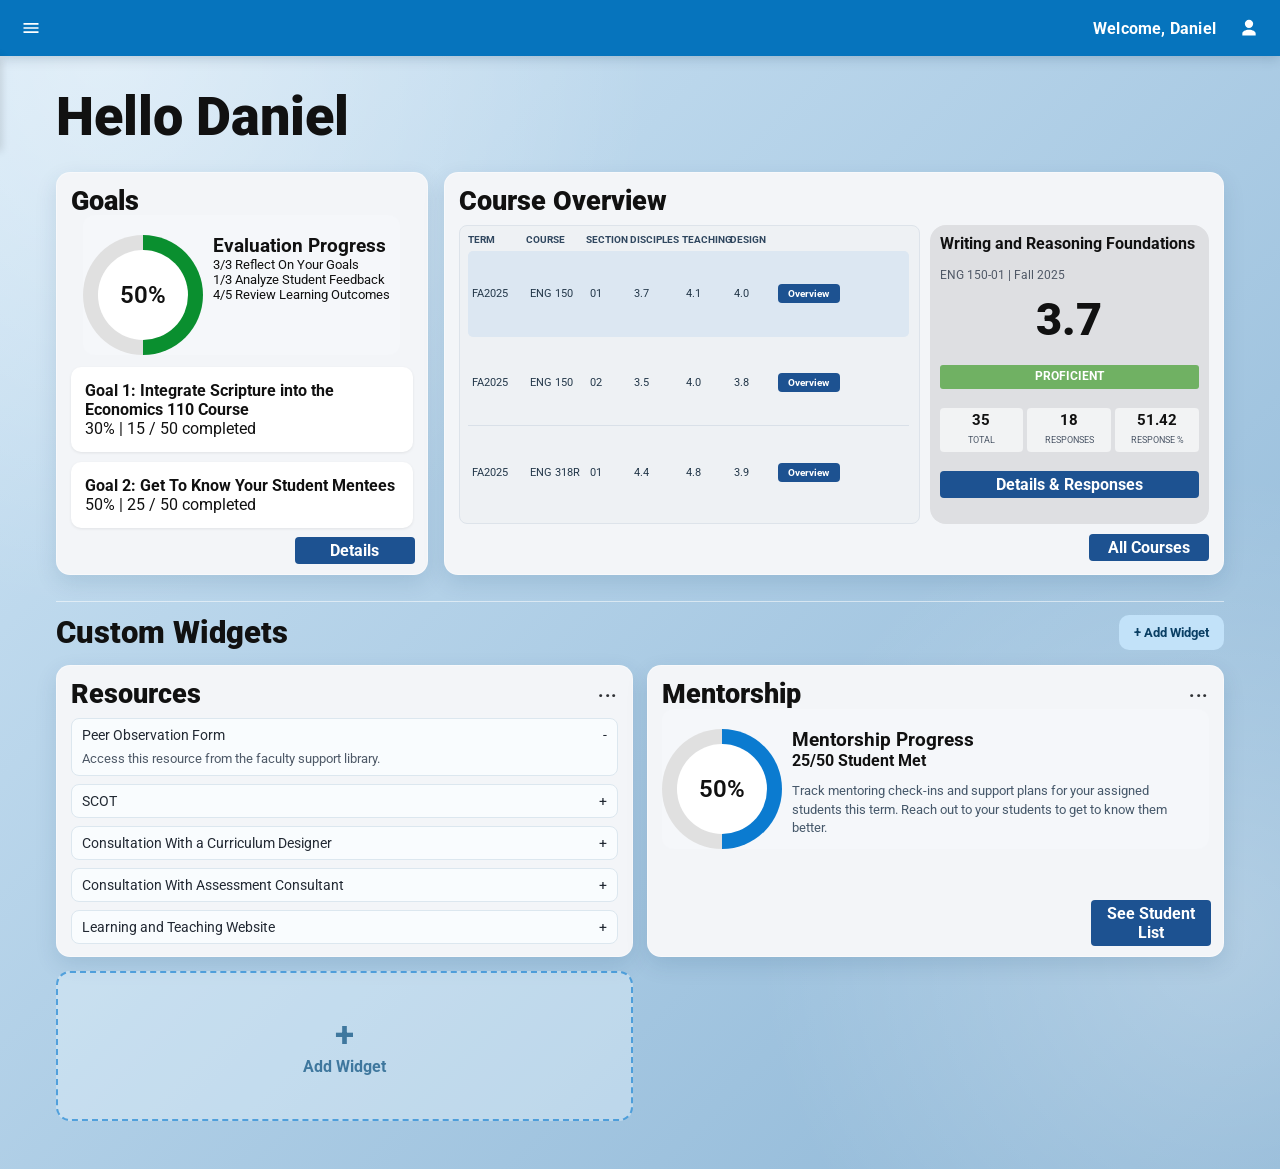
==== commit ae21320f: "added reset function, and fixed goal and course overview widget spacing" ====
--- a/index.html
+++ b/index.html
@@ -73,6 +73,10 @@
 		</div>
 	</div>
 
+	<div class="menu-popout" id="menuPopout" aria-hidden="true">
+		<button class="reset-in-menu">Reset Usability Test</button>
+	</div>
+
 	<script src="app.js"></script>
 </body>
 </html>
--- a/style.css
+++ b/style.css
@@ -193,8 +193,10 @@
 .mini-overview {
 	display: grid;
 	grid-template-columns: 1.65fr 1fr;
+	grid-template-rows: 1fr 67px;
 	gap: 10px;
 	margin-top: 10px;
+	height: 100%;
 }
 
 .mini-overview-table {
@@ -202,6 +204,9 @@
 	border: 1px solid #dde3ea;
 	border-radius: 8px;
 	padding: 8px;
+	display: flex;
+	flex-direction: column;
+	height: 100%;
 }
 
 .mini-overview-head,
@@ -224,7 +229,7 @@
 .mini-overview-rows {
 	display: grid;
 	gap: 4px;
-	max-height: 192px;
+	flex: 1;
 	overflow: auto;
 	padding-right: 2px;
 }
@@ -255,6 +260,30 @@
 	padding: 4px 6px;
 	font-weight: 700;
 	cursor: pointer;
+	height: fit-content;
+}
+
+.mini-course-btn {
+	border: 0;
+	background: #1d5291;
+	color: #ffffff;
+	border-radius: 4px;
+	font-size: 1rem;
+	padding: 4px 6px;
+	font-weight: 700;
+	width: 120px;
+	text-decoration: none;
+	text-align: center;
+	grid-column: 2;
+	justify-self: end;
+	height: fit-content;
+}
+
+.mini-overview-detail a {
+	grid-row: 6;
+	text-align: center;
+	text-decoration: none;
+	font-size: 1rem;
 }
 
 .mini-overview-detail {
@@ -262,18 +291,23 @@
 	border-radius: 16px;
 	padding: 10px;
 	display: grid;
-	align-content: start;
-	gap: 6px;
+	grid-template-columns: 1fr;
+	grid-template-rows: auto auto auto auto auto auto;
+	height: 100%;
 }
 
 .mini-overview-detail h4 {
 	font-size: 1rem;
 	line-height: 1.1;
+	grid-row: 1;
+	/* margin-bottom: 8px; */
 }
 
 .mini-overview-detail p {
 	font-size: 0.74rem;
 	color: #4f5866;
+	grid-row: 2;
+	/* margin-bottom: 16px; */
 }
 
 .mini-score {
@@ -282,6 +316,8 @@
 	font-weight: 900;
 	line-height: 0.95;
 	margin-top: 2px;
+	grid-row: 3;
+	margin-bottom: 8px;
 }
 
 .mini-band {
@@ -292,6 +328,8 @@
 	padding: 4px;
 	border-radius: 3px;
 	text-transform: uppercase;
+	grid-row: 4;
+	height: 24px;
 }
 
 .mini-band.proficient {
@@ -307,7 +345,9 @@
 	display: grid;
 	grid-template-columns: repeat(3, 1fr);
 	gap: 4px;
-	margin-top: 2px;
+	grid-row: 5;
+	/* margin-top: 32px; */
+	height: 52px;
 }
 
 .mini-stats div {
@@ -315,6 +355,7 @@
 	border-radius: 4px;
 	padding: 5px 3px;
 	text-align: center;
+	align-self: center;
 }
 
 .mini-stats strong {
@@ -680,6 +721,124 @@
 	background: #eaf5fc;
 }
 
+/* Goals Styling */
+
+.layout {
+	gap: 20px;
+	align-items: start;
+}
+
+.overview {
+	display: flex;
+	background: #f5f7fa;
+	border-radius: 12px;
+	text-align: left;
+	width: fit-content;
+	margin: 0 auto;
+	padding-top: 20px;
+}
+
+.information {
+	padding-inline: 10px;
+
+	p {
+		font-size: small;
+	}
+}
+
+.progress-circle {
+	width: 120px;
+	aspect-ratio: 1 / 1;
+	border-radius: 50%;
+	flex: 0 0 auto;
+
+	background: conic-gradient(#0a8f2f 0% 50%,
+			rgb(224, 224, 224) 50% 100%);
+
+	display: flex;
+	align-items: center;
+	justify-content: center;
+	position: relative;
+}
+
+article[data-widget-id^="mentorship"] .progress-circle {
+	background: conic-gradient(#0b7bd0 0% 50%,
+			rgb(224, 224, 224) 50% 100%);
+}
+
+.progress-circle::before {
+	content: "";
+	width: 75%;
+	height: 75%;
+	background: white;
+	border-radius: 50%;
+	position: absolute;
+}
+
+.progress-circle span {
+	position: relative;
+	font-weight: 600;
+	font-size: x-large;
+}
+
+.goals-list {
+	display: flex;
+	flex-direction: column;
+	padding-top: 12px;
+	gap: 10px;
+	padding-bottom: 2px;
+	margin-bottom: 32px;
+}
+
+.goal-item {
+	background: white;
+	border-radius: 10px;
+	padding: 14px;
+	box-shadow: 0 1px 3px rgba(0, 0, 0, 0.08);
+}
+
+.menu-popout {
+	position: fixed;
+	top: 56px;
+	left: 0;
+	background: white;
+	border-right: 1px solid #e0e0e0;
+	width: 200px;
+	max-height: calc(100vh - 56px);
+	overflow-y: auto;
+	box-shadow: 2px 0 8px rgba(0, 0, 0, 0.12);
+	transform: translateX(-100%);
+	transition: transform 0.3s ease;
+	z-index: 999;
+	padding: 12px 0;
+}
+
+.menu-popout.show {
+	transform: translateX(0);
+}
+
+.reset-in-menu {
+	display: block;
+	width: 90%;
+	margin: 12px auto;
+	border: 0;
+	background: #1d5291;
+	color: #ffffff;
+	border-radius: 8px;
+	font-size: 1rem;
+	padding: 14px 16px;
+	font-weight: 600;
+	cursor: pointer;
+	transition: background-color 0.2s ease;
+}
+
+.reset-in-menu:hover {
+	background-color: #154a7a;
+}
+
+
+
+
 @media (max-width: 900px) {
 	.shell {
 		padding: 24px 16px 42px;
@@ -728,6 +887,7 @@
 		opacity: 0;
 		transform: translateY(8px) scale(0.98);
 	}
+
 	to {
 		opacity: 1;
 		transform: translateY(0) scale(1);
@@ -739,6 +899,7 @@
 		opacity: 0;
 		transform: translateY(8px);
 	}
+
 	to {
 		opacity: 1;
 		transform: translateY(0);
@@ -750,6 +911,7 @@
 		opacity: 0;
 		transform: translateY(6px);
 	}
+
 	to {
 		opacity: 1;
 		transform: translateY(0);
